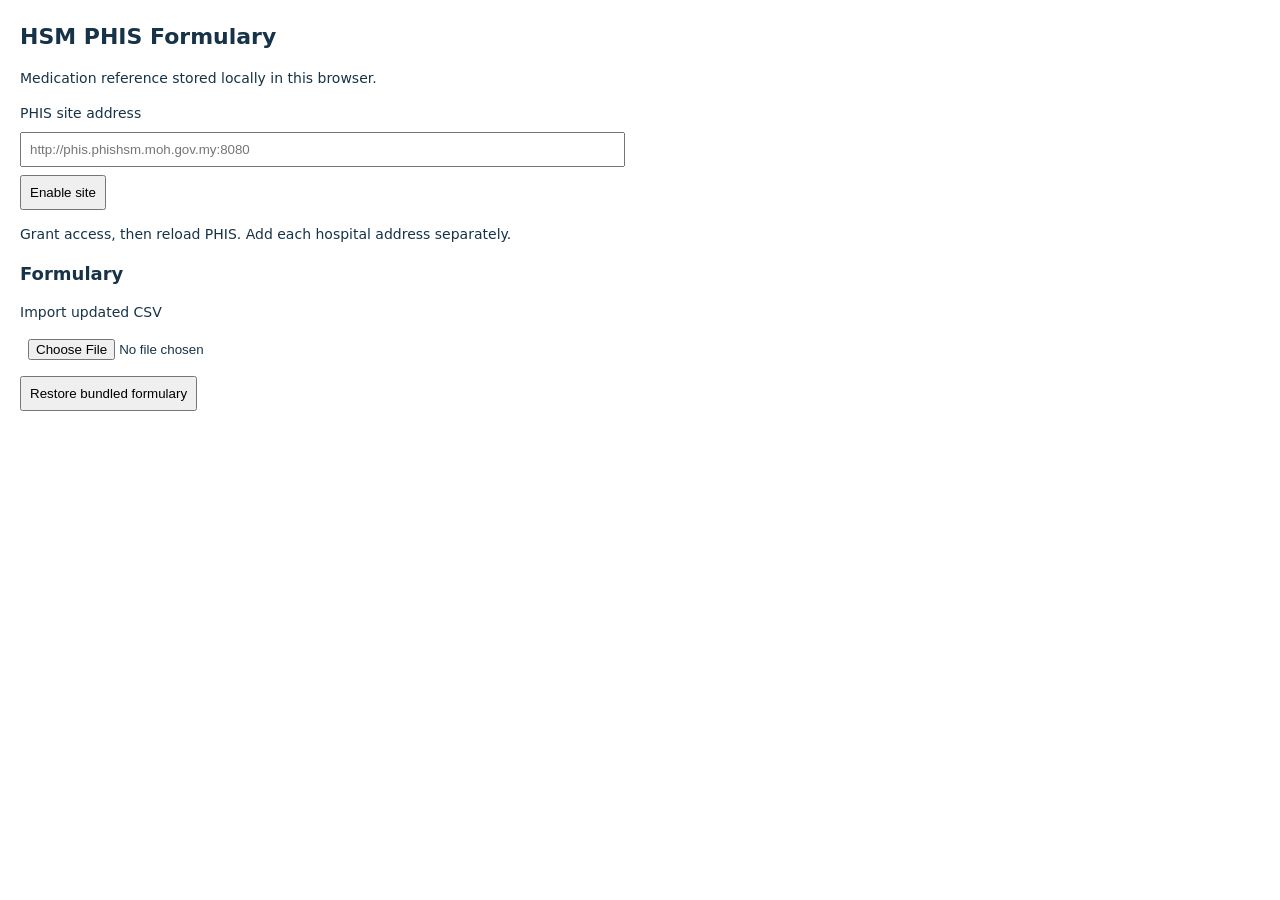
==== extension/settings.html @ 6d080734 "Add HSM PHIS formulary extension prototype" ====
<!doctype html><html><head><meta charset="utf-8"><title>HSM Formulary settings</title><link rel="stylesheet" href="settings.css"></head><body><h1>HSM PHIS Formulary</h1><p>Medication reference stored locally in this browser.</p><label>PHIS site address<input id="site" placeholder="http://phis.phishsm.moh.gov.my:8080"></label><button id="add">Enable site</button><p>Grant access, then reload PHIS. Add each hospital address separately.</p><ul id="sites"></ul><h2>Formulary</h2><p id="summary"></p><label>Import updated CSV<input id="csv" type="file" accept=".csv,text/csv"></label><button id="reset">Restore bundled formulary</button><p id="status" role="status"></p><script src="csv.js"></script><script src="settings.js"></script></body></html>
---- extension/settings.css ----
body{font:14px/1.5 system-ui;margin:20px;min-width:350px;max-width:650px;color:#173348}h1{font-size:22px}h2{font-size:18px}input{display:block;padding:8px;margin:8px 0;width:90%}button{padding:8px;cursor:pointer}li{margin:10px 0}#status{white-space:pre-wrap}
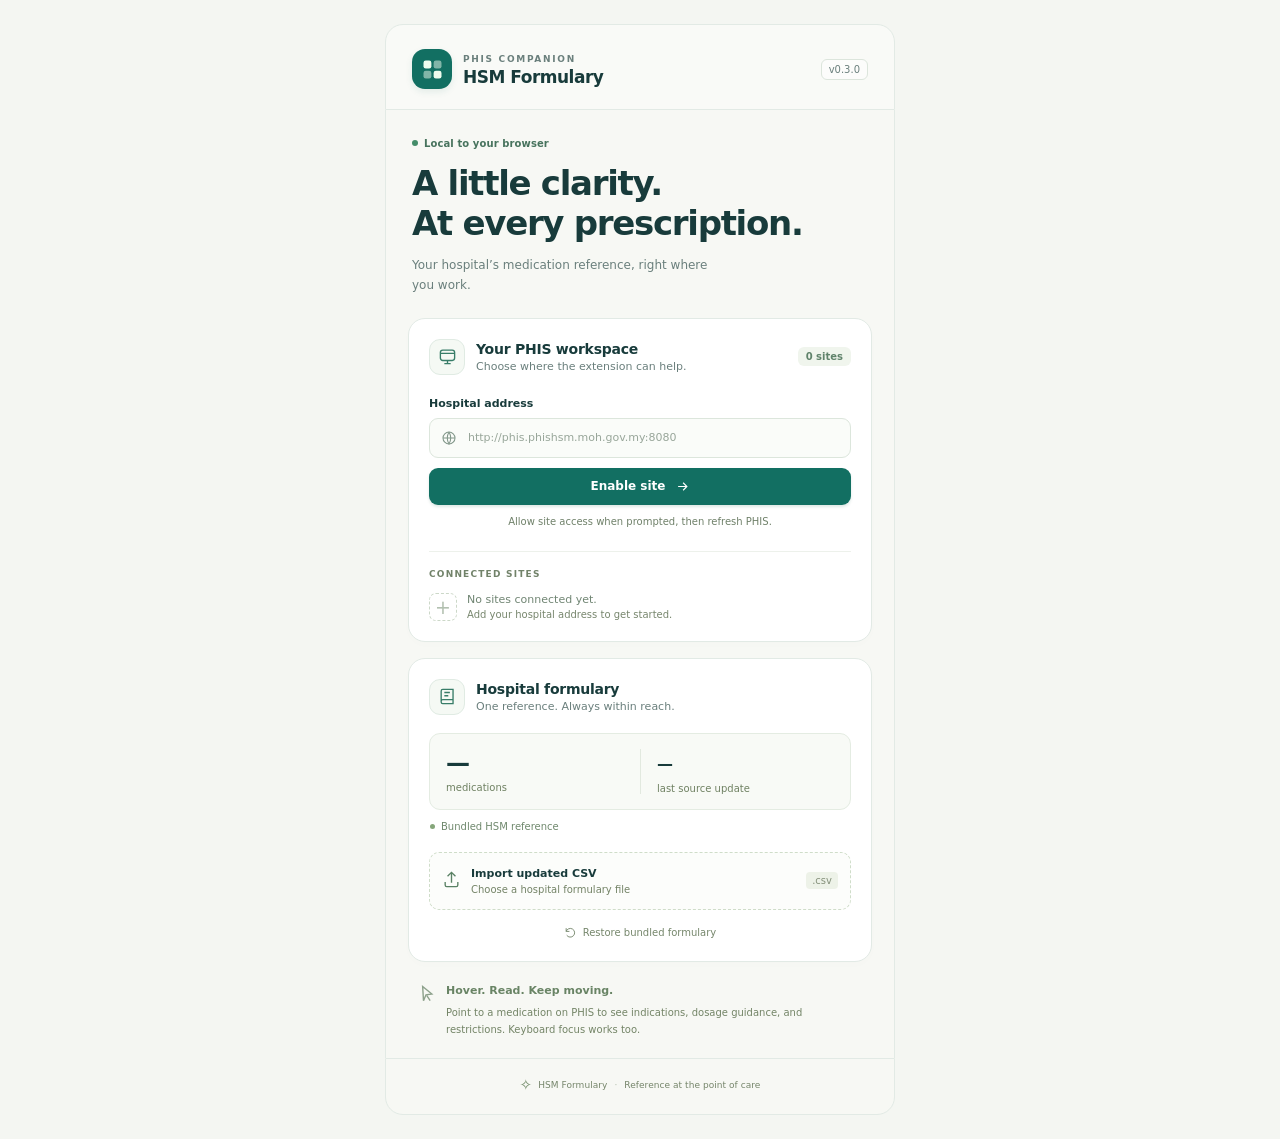
==== commit 3237567e: "Refresh formulary interface with modern cards and clearer clinical reference" ====
--- a/extension/settings.html
+++ b/extension/settings.html
@@ -1 +1,51 @@
-<!doctype html><html><head><meta charset="utf-8"><title>HSM Formulary settings</title><link rel="stylesheet" href="settings.css"></head><body><h1>HSM PHIS Formulary</h1><p>Medication reference stored locally in this browser.</p><label>PHIS site address<input id="site" placeholder="http://phis.phishsm.moh.gov.my:8080"></label><button id="add">Enable site</button><p>Grant access, then reload PHIS. Add each hospital address separately.</p><ul id="sites"></ul><h2>Formulary</h2><p id="summary"></p><label>Import updated CSV<input id="csv" type="file" accept=".csv,text/csv"></label><button id="reset">Restore bundled formulary</button><p id="status" role="status"></p><script src="csv.js"></script><script src="settings.js"></script></body></html>+<!doctype html>
+<html lang="en">
+<head>
+  <meta charset="utf-8">
+  <meta name="viewport" content="width=device-width, initial-scale=1">
+  <title>HSM Formulary · Settings</title>
+  <link rel="stylesheet" href="settings.css">
+</head>
+<body>
+  <div class="app">
+    <header class="app-header">
+      <a class="identity" href="settings.html" aria-label="HSM Formulary home">
+        <span class="brand-mark" aria-hidden="true"><svg viewBox="0 0 24 24" fill="none"><rect x="4" y="4" width="7" height="7" rx="2" fill="currentColor"/><rect x="13" y="4" width="7" height="7" rx="2" fill="currentColor" opacity=".5"/><rect x="4" y="13" width="7" height="7" rx="2" fill="currentColor" opacity=".5"/><rect x="13" y="13" width="7" height="7" rx="2" fill="currentColor"/></svg></span>
+        <span><span class="eyebrow">PHIS companion</span><strong>HSM Formulary</strong></span>
+      </a>
+      <span class="version" id="version">v0.3.0</span>
+    </header>
+
+    <main>
+      <div class="intro"><span class="local-badge"><span class="status-dot"></span> Local to your browser</span><h1>A little clarity.<br>At every prescription.</h1><p>Your hospital’s medication reference, right where you work.</p></div>
+      <p id="status" class="notice" role="status" aria-live="polite" hidden></p>
+
+      <section class="card" aria-labelledby="workspace-title">
+        <div class="card-heading"><div class="section-icon" aria-hidden="true"><svg viewBox="0 0 24 24" fill="none" stroke="currentColor" stroke-width="1.7"><rect x="3" y="4" width="18" height="13" rx="3"/><path d="M8 21h8m-4-4v4M3 8h18"/></svg></div><div><h2 id="workspace-title">Your PHIS workspace</h2><p>Choose where the extension can help.</p></div><span class="count-badge" id="site-count">0 sites</span></div>
+        <form id="site-form">
+          <label for="site">Hospital address</label>
+          <div class="input-wrap"><svg aria-hidden="true" viewBox="0 0 24 24" fill="none" stroke="currentColor" stroke-width="1.6"><circle cx="12" cy="12" r="9"/><path d="M3 12h18M12 3a18 18 0 0 1 0 18 18 18 0 0 1 0-18"/></svg><input id="site" type="text" inputmode="url" autocomplete="off" spellcheck="false" placeholder="http://phis.phishsm.moh.gov.my:8080" required></div>
+          <button id="add" class="button primary" type="submit">Enable site<svg aria-hidden="true" viewBox="0 0 24 24" fill="none" stroke="currentColor" stroke-width="1.8"><path d="M5 12h14m-6-6 6 6-6 6"/></svg></button>
+          <p class="hint">Allow site access when prompted, then refresh PHIS.</p>
+        </form>
+        <div class="site-list-heading"><span>CONNECTED SITES</span></div>
+        <ul id="sites" class="site-list" aria-label="Connected PHIS sites"></ul>
+        <div id="empty-sites" class="empty-state"><span class="empty-symbol" aria-hidden="true">+</span><p>No sites connected yet.<span>Add your hospital address to get started.</span></p></div>
+      </section>
+
+      <section class="card" aria-labelledby="formulary-title">
+        <div class="card-heading"><div class="section-icon" aria-hidden="true"><svg viewBox="0 0 24 24" fill="none" stroke="currentColor" stroke-width="1.7"><path d="M4 5a2 2 0 0 1 2-2h13v18H6a2 2 0 0 1-2-2V5Zm0 13a2 2 0 0 1 2-2h13M8 7h7m-7 4h5"/></svg></div><div><h2 id="formulary-title">Hospital formulary</h2><p>One reference. Always within reach.</p></div></div>
+        <div id="summary" class="reference-stats" aria-live="polite"><div><strong id="record-count">—</strong><span>medications</span></div><div><strong id="updated-date">—</strong><span>last source update</span></div></div>
+        <div class="source-row"><span class="source-dot" aria-hidden="true"></span><span id="source-label">Bundled HSM reference</span></div>
+        <label class="upload-control" for="csv"><span class="upload-icon" aria-hidden="true"><svg viewBox="0 0 24 24" fill="none" stroke="currentColor" stroke-width="1.7"><path d="M12 16V3m-5 5 5-5 5 5M4 15v4a2 2 0 0 0 2 2h12a2 2 0 0 0 2-2v-4"/></svg></span><span><strong>Import updated CSV</strong><span>Choose a hospital formulary file</span></span><span class="file-tag">.csv</span><input id="csv" class="visually-hidden" type="file" accept=".csv,text/csv"></label>
+        <button id="reset" class="text-button" type="button"><svg aria-hidden="true" viewBox="0 0 24 24" fill="none" stroke="currentColor" stroke-width="1.7"><path d="M4 10a8 8 0 1 1 1 7M4 4v6h6"/></svg>Restore bundled formulary</button>
+      </section>
+
+      <div class="how-to"><span aria-hidden="true"><svg viewBox="0 0 24 24" fill="none" stroke="currentColor" stroke-width="1.7"><path d="m8 3 11 9-7 1-3 7L8 3Zm5 11 4 6"/></svg></span><p><strong>Hover. Read. Keep moving.</strong>Point to a medication on PHIS to see indications, dosage guidance, and restrictions. Keyboard focus works too.</p></div>
+    </main>
+    <footer class="app-footer"><span class="footer-mark" aria-hidden="true">✧</span>HSM Formulary<span class="footer-divider">·</span>Reference at the point of care</footer>
+  </div>
+  <script src="csv.js"></script>
+  <script src="settings.js"></script>
+</body>
+</html>
--- a/extension/settings.css
+++ b/extension/settings.css
@@ -1 +1,11 @@
-body{font:14px/1.5 system-ui;margin:20px;min-width:350px;max-width:650px;color:#173348}h1{font-size:22px}h2{font-size:18px}input{display:block;padding:8px;margin:8px 0;width:90%}button{padding:8px;cursor:pointer}li{margin:10px 0}#status{white-space:pre-wrap}+:root{color-scheme:light;--ink:#183b3b;--muted:#6a7f7c;--teal:#126f62;--line:#e2eae5;--mint:#e9f4ed;--paper:#fff;--canvas:#f4f6f2;font-family:"Segoe UI",system-ui,-apple-system,sans-serif;font-size:13px;font-synthesis:none}
+*{box-sizing:border-box}body{margin:0;background:var(--canvas);color:var(--ink);width:440px;min-height:100vh}button,input{font:inherit}button,a,label.upload-control{-webkit-tap-highlight-color:transparent}button{cursor:pointer}button:disabled{cursor:default;opacity:.5}button:focus-visible,a:focus-visible,input:focus-visible,.upload-control:focus-within{outline:3px solid #75b8a5;outline-offset:3px}svg{width:22px;height:22px;flex-shrink:0}a{color:inherit;text-decoration:none}[hidden]{display:none!important}
+.app{width:100%;max-width:510px;margin:auto}.app-header{display:flex;align-items:center;justify-content:space-between;padding:24px 26px 20px;border-bottom:1px solid var(--line);background:#f9faf7}.identity{display:flex;align-items:center;gap:11px}.brand-mark{display:grid;place-items:center;width:40px;height:40px;border-radius:13px;background:var(--teal);color:#effcee;box-shadow:0 3px 7px #126f6218}.brand-mark svg{width:27px;height:27px}.eyebrow{display:block;color:var(--muted);text-transform:uppercase;font-size:9px;font-weight:700;letter-spacing:1.7px;line-height:1.8}.identity strong{font-size:17px;font-weight:650;letter-spacing:-.5px}.version{font-size:10px;color:var(--muted);border:1px solid #dce5dc;border-radius:6px;padding:4px 7px;background:#fff8}
+main{padding:24px 22px 0}.intro{padding:0 4px 22px}.local-badge{display:inline-flex;align-items:center;gap:6px;font-size:10px;font-weight:600;color:#47735d;letter-spacing:.1px}.status-dot,.source-dot{height:6px;width:6px;border-radius:50%;background:#448c69;display:inline-block;flex-shrink:0}.intro h1{font-weight:600;font-size:30px;letter-spacing:-1.3px;line-height:1.19;margin:14px 0 11px}.intro>p{color:var(--muted);font-size:12px;line-height:1.7;margin:0;max-width:320px}
+.card{padding:20px;margin-bottom:16px;background:var(--paper);border:1px solid var(--line);border-radius:17px;box-shadow:0 3px 10px #153c2e03}.card-heading{display:flex;align-items:center;gap:11px;margin-bottom:22px}.section-icon{display:grid;place-items:center;width:36px;height:36px;border:1px solid #e0ebe3;background:#f5f9f4;border-radius:11px;color:#387d68}.section-icon svg{width:19px;height:19px}.card-heading h2{font-size:14px;font-weight:650;letter-spacing:-.25px;margin:0 0 3px}.card-heading p{font-size:11px;color:var(--muted);margin:0}.count-badge{margin-left:auto;white-space:nowrap;font-size:10px;font-weight:600;color:#60836b;padding:4px 8px;border-radius:6px;background:#f0f5ed}
+form>label{display:block;font-size:11px;font-weight:600;margin-bottom:8px}.input-wrap{display:flex;align-items:center;gap:9px;background:#fafcf9;border:1px solid #dce6dc;border-radius:9px;padding:11px}.input-wrap:focus-within{border-color:#5b9d83;box-shadow:0 0 0 3px #126f620b}.input-wrap>svg{width:16px;height:16px;color:#82978a}.input-wrap input{font-size:11px;background:transparent;border:0;outline:0;min-width:0;width:100%;color:var(--ink)}.input-wrap input::placeholder{color:#98a69a}.input-wrap input:focus-visible{outline:0}.button{display:flex;align-items:center;justify-content:center;gap:9px;font-weight:600;font-size:12px;width:100%;border:0;border-radius:9px;padding:11px 15px;transition:background .15s,box-shadow .15s}.button svg{height:15px;width:15px}.primary{margin-top:10px;background:var(--teal);color:white;box-shadow:0 2px 3px #125a4222}.primary:hover{background:#0b5f52;box-shadow:0 3px 9px #125a4222}.hint{font-size:10px;color:#6f8069;margin:9px 0 0;text-align:center;line-height:1.5}.site-list-heading{margin-top:22px;padding-top:17px;border-top:1px solid #edf1eb;font-size:9px;font-weight:650;letter-spacing:1.2px;color:#718269}.site-list{list-style:none;margin:0;padding:0}.site-row{display:flex;align-items:center;gap:9px;margin-top:12px;min-width:0}.site-symbol{width:27px;height:27px;border-radius:7px;background:#edf6ef;display:grid;place-items:center;color:#398164;flex-shrink:0}.site-symbol svg{width:14px;height:14px}.site-text{min-width:0;flex:1}.site-text strong{font-weight:500;font-size:11px;display:block;overflow-wrap:anywhere}.site-text small{display:block;color:#73836e;font-size:10px;margin-top:2px}.remove-site{background:none;color:#8e9c91;border:0;display:grid;place-items:center;padding:6px;border-radius:6px}.remove-site svg{width:15px;height:15px}.remove-site:hover{background:#fdf0ed;color:#a5503f}.empty-state{display:flex;align-items:center;gap:10px;margin-top:14px}.empty-symbol{color:#b2c0b0;border:1px dashed #ccd8c8;border-radius:7px;width:28px;height:28px;display:grid;place-items:center;font-size:19px}.empty-state p{font-size:11px;color:#708573;margin:0}.empty-state p span{display:block;color:#77866d;font-size:10px;margin-top:3px}
+.reference-stats{display:grid;grid-template-columns:1fr 1fr;border:1px solid #e4ece2;background:#f8faf6;border-radius:11px;padding:15px 0;margin-top:-4px}.reference-stats>div{padding:0 16px}.reference-stats>div+div{border-left:1px solid #e2e9df}.reference-stats strong{display:block;font-size:24px;font-weight:600;letter-spacing:-.8px;font-variant-numeric:tabular-nums;line-height:1.2}.reference-stats>div+div strong{font-size:16px;line-height:29px;letter-spacing:-.4px}.reference-stats span{display:block;color:#6f8162;font-size:10px;margin-top:5px}.source-row{display:flex;align-items:center;gap:6px;font-size:10px;color:#6f886d;margin:11px 1px 20px}.source-dot{height:5px;width:5px;background:#85a67a}.upload-control{display:flex;align-items:center;position:relative;gap:10px;padding:14px 12px;border:1px dashed #cfddc9;border-radius:10px;background:#fcfdfb;cursor:pointer;transition:background .15s,border-color .15s}.upload-control:hover{border-color:#82ac8b;background:#f5faf2}.upload-icon{color:#598164}.upload-icon svg{height:19px;width:19px}.upload-control strong{display:block;font-size:11px;font-weight:600}.upload-control span span{display:block;margin-top:4px;font-size:10px;color:#738366}.file-tag{margin-left:auto;padding:3px 6px;border-radius:4px;background:#edf2e8;color:#85917b;font-size:10px}.text-button{display:flex;align-items:center;justify-content:center;gap:6px;font-size:10px;color:#75866b;border:0;background:none;padding:8px;margin:8px auto -6px}.text-button svg{width:13px;height:13px}.text-button:hover:enabled{color:var(--teal)}.visually-hidden{position:absolute;width:1px;height:1px;padding:0;margin:-1px;overflow:hidden;clip:rect(0,0,0,0);white-space:nowrap;border:0}
+.notice{padding:12px 14px;font-size:11px;line-height:1.6;border:1px solid #cce2d2;background:#edf7ef;color:#25614a;border-radius:10px;margin:0 0 16px;white-space:pre-wrap}.notice.error{background:#fff4f0;color:#9a4935;border-color:#efd2c8}.how-to{display:flex;align-items:flex-start;gap:10px;padding:4px 8px 20px}.how-to>span{color:#8da18b;margin-top:2px}.how-to svg{width:20px;height:20px}.how-to p{font-size:10px;color:#738466;line-height:1.7;margin:0}.how-to strong{display:block;font-size:11px;font-weight:600;color:#698465;margin-bottom:4px}.app-footer{border-top:1px solid #e1e9de;padding:17px 18px 20px;display:flex;justify-content:center;align-items:center;gap:6px;color:#75856a;font-size:9px;letter-spacing:.05px}.footer-mark{color:#708a67;font-size:15px}.footer-divider{margin:0 1px;color:#b2bdab}
+@media(min-width:650px){body{width:auto}.app{max-width:510px}.app-header{margin-top:24px;border:1px solid var(--line);border-radius:18px 18px 0 0}main{border:1px solid var(--line);border-top:0;border-bottom:0;background:#f7f8f4}.app-footer{border:1px solid var(--line);border-radius:0 0 18px 18px;margin-bottom:24px;background:#f7f8f4}.intro h1{font-size:34px}}
+@media(max-width:439px){body{width:100%;min-width:320px}main{padding:20px 15px 0}.app-header{padding:20px}.card{padding:17px}.intro h1{font-size:28px}}
+@media(prefers-reduced-motion:reduce){*{transition:none!important}}
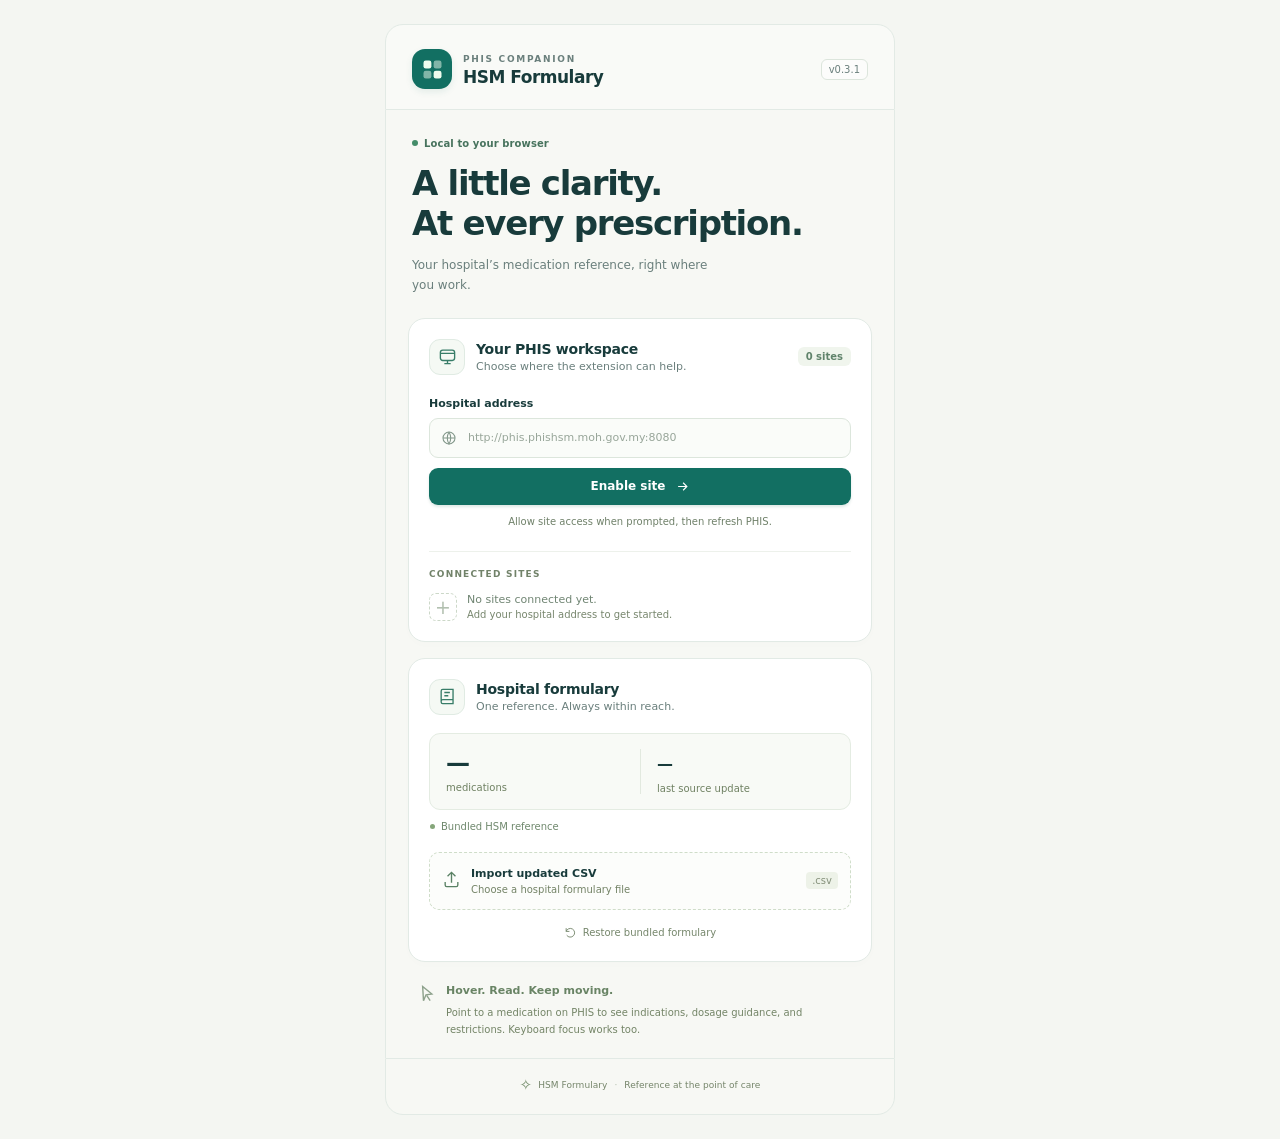
==== commit b0b2ecbc: "Keep medication name and match status visible while scrolling" ====
--- a/extension/settings.html
+++ b/extension/settings.html
@@ -13,7 +13,7 @@
         <span class="brand-mark" aria-hidden="true"><svg viewBox="0 0 24 24" fill="none"><rect x="4" y="4" width="7" height="7" rx="2" fill="currentColor"/><rect x="13" y="4" width="7" height="7" rx="2" fill="currentColor" opacity=".5"/><rect x="4" y="13" width="7" height="7" rx="2" fill="currentColor" opacity=".5"/><rect x="13" y="13" width="7" height="7" rx="2" fill="currentColor"/></svg></span>
         <span><span class="eyebrow">PHIS companion</span><strong>HSM Formulary</strong></span>
       </a>
-      <span class="version" id="version">v0.3.0</span>
+      <span class="version" id="version">v0.3.1</span>
     </header>
 
     <main>
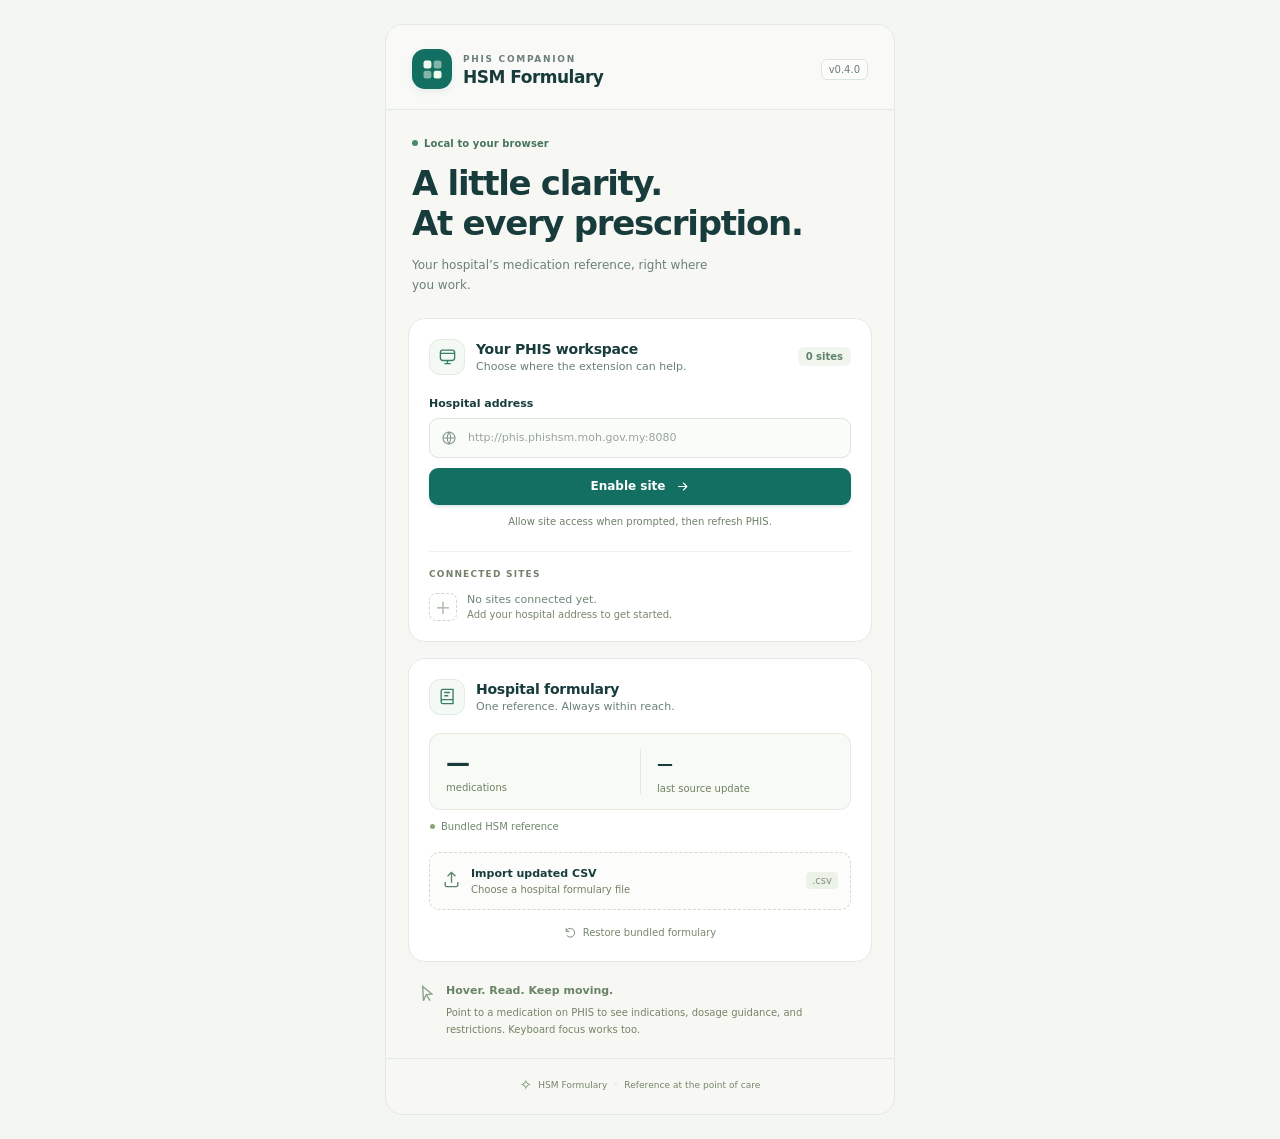
==== commit 4a3d707f: "Add conservative possible matches with explicit product selection" ====
--- a/extension/settings.html
+++ b/extension/settings.html
@@ -13,7 +13,7 @@
         <span class="brand-mark" aria-hidden="true"><svg viewBox="0 0 24 24" fill="none"><rect x="4" y="4" width="7" height="7" rx="2" fill="currentColor"/><rect x="13" y="4" width="7" height="7" rx="2" fill="currentColor" opacity=".5"/><rect x="4" y="13" width="7" height="7" rx="2" fill="currentColor" opacity=".5"/><rect x="13" y="13" width="7" height="7" rx="2" fill="currentColor"/></svg></span>
         <span><span class="eyebrow">PHIS companion</span><strong>HSM Formulary</strong></span>
       </a>
-      <span class="version" id="version">v0.3.1</span>
+      <span class="version" id="version">v0.4.0</span>
     </header>
 
     <main>
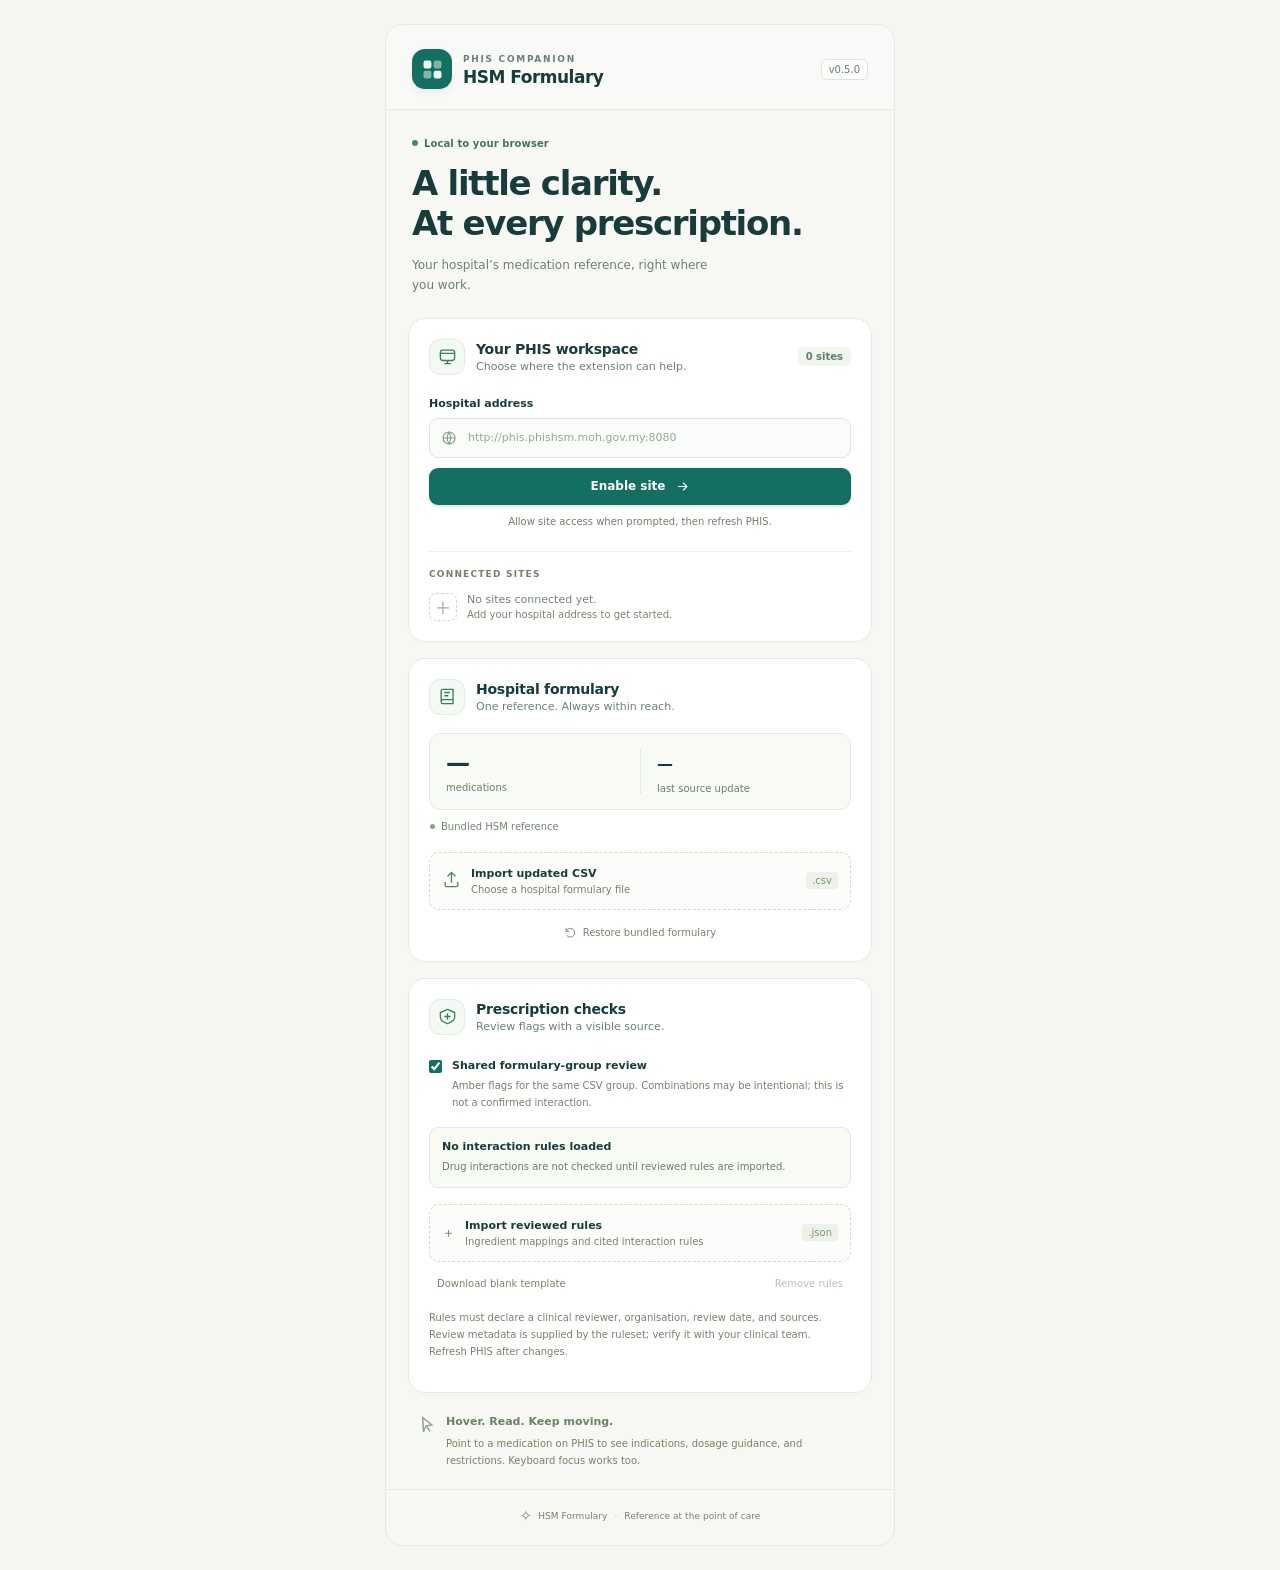
==== commit 7bf845d3: "Add scoped prescription review flags and reviewed interaction rules import" ====
--- a/extension/settings.html
+++ b/extension/settings.html
@@ -13,7 +13,7 @@
         <span class="brand-mark" aria-hidden="true"><svg viewBox="0 0 24 24" fill="none"><rect x="4" y="4" width="7" height="7" rx="2" fill="currentColor"/><rect x="13" y="4" width="7" height="7" rx="2" fill="currentColor" opacity=".5"/><rect x="4" y="13" width="7" height="7" rx="2" fill="currentColor" opacity=".5"/><rect x="13" y="13" width="7" height="7" rx="2" fill="currentColor"/></svg></span>
         <span><span class="eyebrow">PHIS companion</span><strong>HSM Formulary</strong></span>
       </a>
-      <span class="version" id="version">v0.4.0</span>
+      <span class="version" id="version">v0.5.0</span>
     </header>
 
     <main>
@@ -41,11 +41,23 @@
         <button id="reset" class="text-button" type="button"><svg aria-hidden="true" viewBox="0 0 24 24" fill="none" stroke="currentColor" stroke-width="1.7"><path d="M4 10a8 8 0 1 1 1 7M4 4v6h6"/></svg>Restore bundled formulary</button>
       </section>
 
+      <section class="card" aria-labelledby="checks-title">
+        <div class="card-heading"><div class="section-icon" aria-hidden="true"><svg viewBox="0 0 24 24" fill="none" stroke="currentColor" stroke-width="1.7"><path d="m12 3 9 4v6c0 5-9 8-9 8s-9-3-9-8V7l9-4Z"/><path d="M8 12h8m-4-4v8"/></svg></div><div><h2 id="checks-title">Prescription checks</h2><p>Review flags with a visible source.</p></div></div>
+        <label class="check-toggle"><input id="broad-groups" type="checkbox" checked><span><strong>Shared formulary-group review</strong><small>Amber flags for the same CSV group. Combinations may be intentional; this is not a confirmed interaction.</small></span></label>
+        <p id="group-coverage" class="check-help"></p>
+        <div class="rules-status"><strong id="rules-summary">No interaction rules loaded</strong><p id="rules-meta">Drug interactions are not checked until reviewed rules are imported.</p></div>
+        <label class="upload-control" for="rules-file"><span class="upload-icon" aria-hidden="true">＋</span><span><strong>Import reviewed rules</strong><span>Ingredient mappings and cited interaction rules</span></span><span class="file-tag">.json</span><input id="rules-file" class="visually-hidden" type="file" accept=".json,application/json"></label>
+        <div class="rules-actions"><button id="rules-template" class="text-button" type="button">Download blank template</button><button id="rules-clear" class="text-button" type="button" disabled>Remove rules</button></div>
+        <p class="check-help">Rules must declare a clinical reviewer, organisation, review date, and sources. Review metadata is supplied by the ruleset; verify it with your clinical team. Refresh PHIS after changes.</p>
+      </section>
+
       <div class="how-to"><span aria-hidden="true"><svg viewBox="0 0 24 24" fill="none" stroke="currentColor" stroke-width="1.7"><path d="m8 3 11 9-7 1-3 7L8 3Zm5 11 4 6"/></svg></span><p><strong>Hover. Read. Keep moving.</strong>Point to a medication on PHIS to see indications, dosage guidance, and restrictions. Keyboard focus works too.</p></div>
     </main>
     <footer class="app-footer"><span class="footer-mark" aria-hidden="true">✧</span>HSM Formulary<span class="footer-divider">·</span>Reference at the point of care</footer>
   </div>
   <script src="csv.js"></script>
+  <script src="matcher.js"></script>
+  <script src="checks.js"></script>
   <script src="settings.js"></script>
 </body>
 </html>
--- a/extension/settings.css
+++ b/extension/settings.css
@@ -9,3 +9,5 @@
 @media(min-width:650px){body{width:auto}.app{max-width:510px}.app-header{margin-top:24px;border:1px solid var(--line);border-radius:18px 18px 0 0}main{border:1px solid var(--line);border-top:0;border-bottom:0;background:#f7f8f4}.app-footer{border:1px solid var(--line);border-radius:0 0 18px 18px;margin-bottom:24px;background:#f7f8f4}.intro h1{font-size:34px}}
 @media(max-width:439px){body{width:100%;min-width:320px}main{padding:20px 15px 0}.app-header{padding:20px}.card{padding:17px}.intro h1{font-size:28px}}
 @media(prefers-reduced-motion:reduce){*{transition:none!important}}
+
+.check-toggle{display:flex;gap:10px;align-items:flex-start;cursor:pointer}.check-toggle input{margin:3px 0 0;accent-color:var(--teal);flex-shrink:0}.check-toggle strong{font-size:11px;font-weight:600}.check-toggle small{display:block;font-size:10px;line-height:1.7;color:#728269;margin-top:5px}.check-help{font-size:10px;line-height:1.7;color:#74836b;margin:12px 0}.rules-status{padding:12px;border:1px solid #e5e9dd;border-radius:9px;background:#f8faf4;margin:16px 0}.rules-status strong{font-size:11px;font-weight:600;display:block;overflow-wrap:anywhere}.rules-status p{font-size:10px;line-height:1.7;color:#6d7d63;margin:5px 0 0;overflow-wrap:anywhere}.rules-actions{display:flex;gap:10px;justify-content:space-between}.rules-actions .text-button{margin:8px 0 0;text-align:left}.rules-status.error{border-color:#ebc7c0;background:#fff4f0}
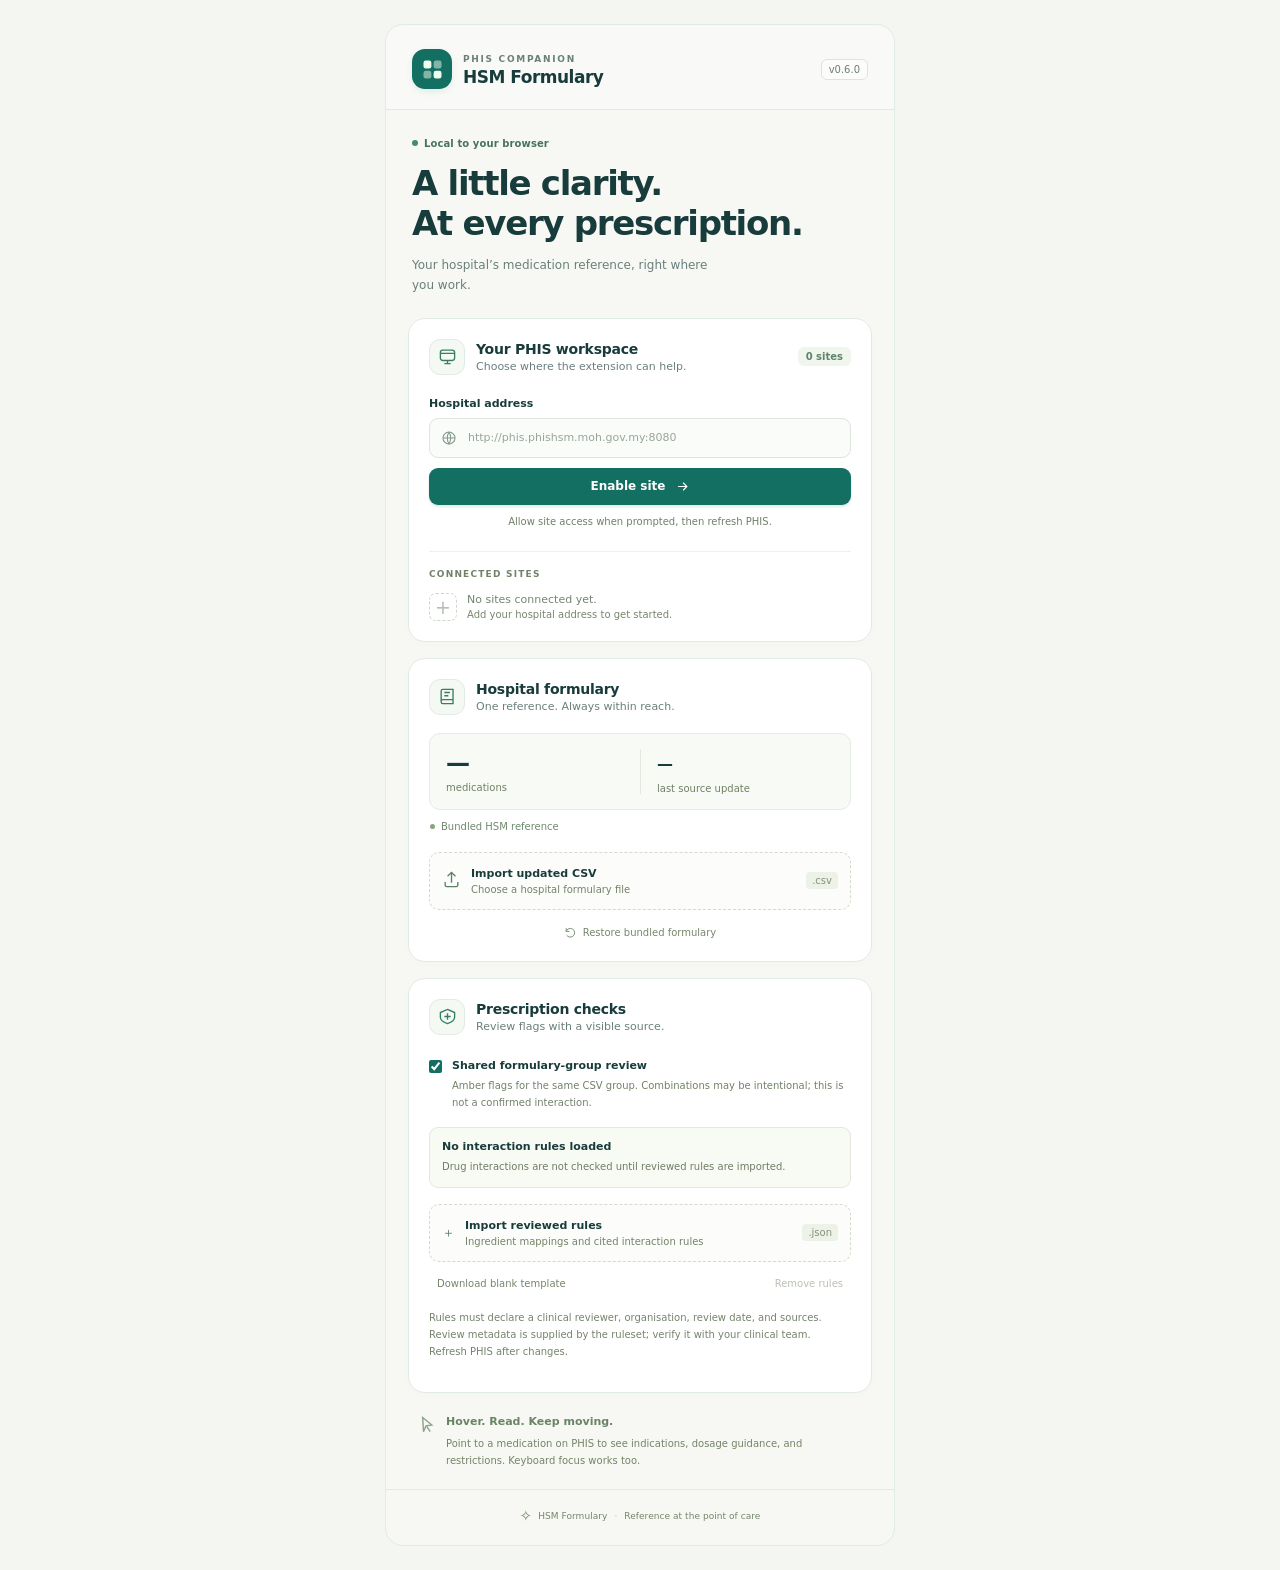
==== commit 2668a1c2: "Add PHIS-style dummy with isolated interaction demos and browser checks" ====
--- a/extension/settings.html
+++ b/extension/settings.html
@@ -13,7 +13,7 @@
         <span class="brand-mark" aria-hidden="true"><svg viewBox="0 0 24 24" fill="none"><rect x="4" y="4" width="7" height="7" rx="2" fill="currentColor"/><rect x="13" y="4" width="7" height="7" rx="2" fill="currentColor" opacity=".5"/><rect x="4" y="13" width="7" height="7" rx="2" fill="currentColor" opacity=".5"/><rect x="13" y="13" width="7" height="7" rx="2" fill="currentColor"/></svg></span>
         <span><span class="eyebrow">PHIS companion</span><strong>HSM Formulary</strong></span>
       </a>
-      <span class="version" id="version">v0.5.0</span>
+      <span class="version" id="version">v0.6.0</span>
     </header>
 
     <main>
